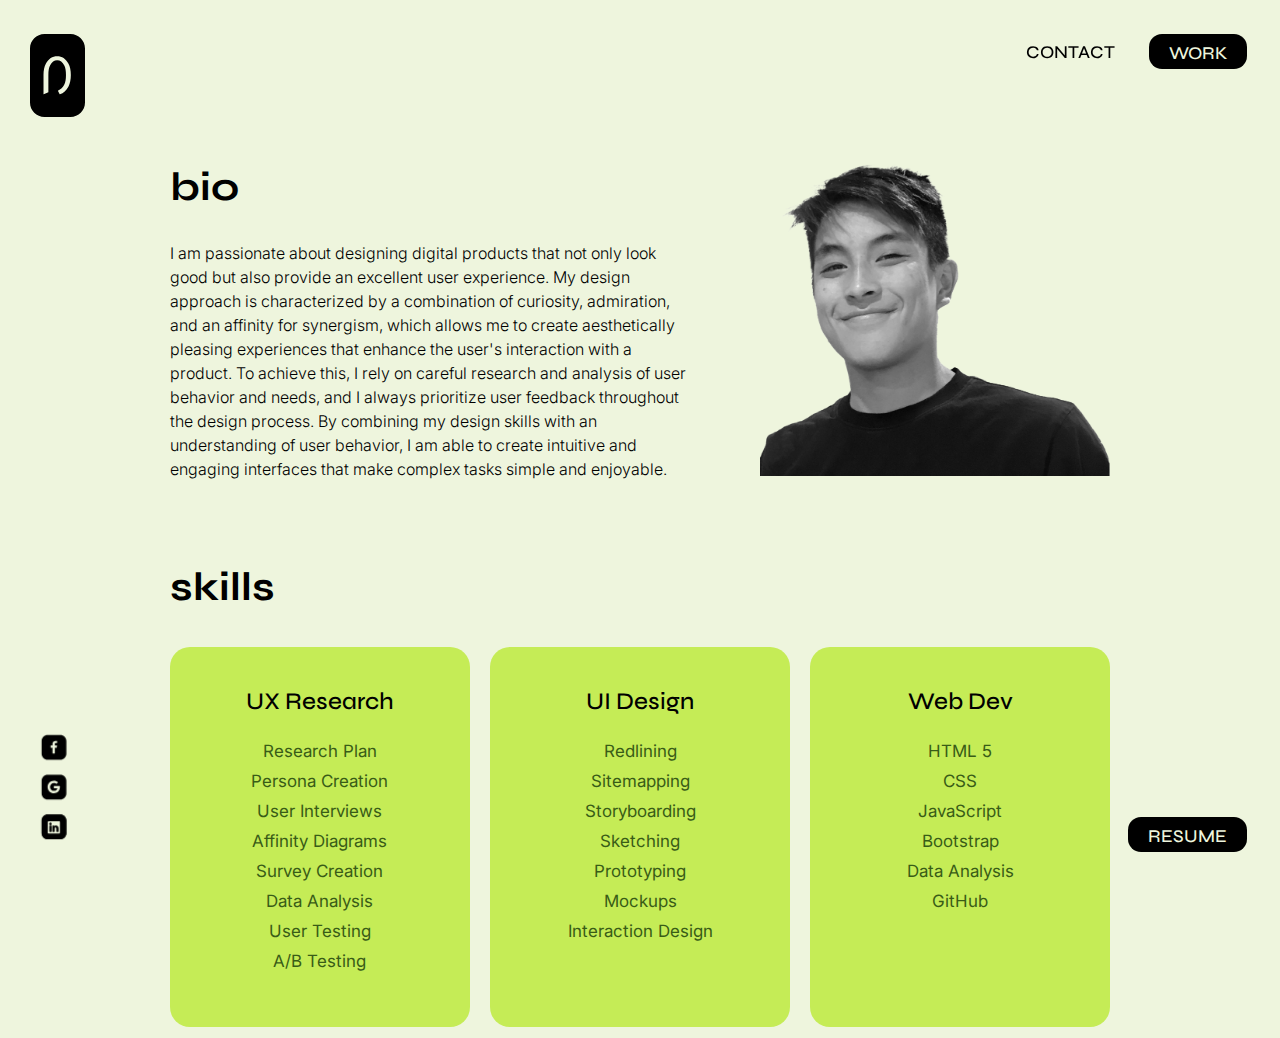
==== about.html @ 38c10804 "About finished" ====
<!DOCTYPE html>
<html>
<head>
    <title>About</title>
    <link rel="stylesheet" href="css/style_2.css">
    <link rel="html" href="about.html" id="about">
</head>
<body>  
    <header>
        <div>
            <img src="images/portfolio_logo.svg" alt="Nick Ly logo" class="logo">
        </div>
        <div>
            <img src="images/socials.2.svg" alt="socials" class="socials">
        </div>
        <div> 
            <button class="resume">RESUME</button>
        </div>
        <nav>
            <ul class="nav_links">
                <li><a href="#" class="contact-btn">CONTACT</a></li>
            </ul>
            <a href="#work" class="work-btn">WORK</a>
        </nav>
    </header>  

    <div class="hero-container">
        <div class="text">
            <h1>bio</h1>
            <p class="paragraph">
                I am passionate about designing digital products that not only look good 
                but also provide an excellent user experience. My design approach is 
                characterized by a combination of curiosity, admiration, and an affinity 
                for synergism, which allows me to create aesthetically pleasing experiences 
                that enhance the user's interaction with a product. To achieve this, I rely 
                on careful research and analysis of user behavior and needs, and I always 
                prioritize user feedback throughout the design process. By combining my 
                design skills with an understanding of user behavior, I am able to create 
                intuitive and engaging interfaces that make complex tasks simple and enjoyable.
            </p>
            <h1 class="section-title">skills</h1>
        </div>
        <div class="image">
            <img src="images/Profile_Headshot.png" alt="Nick's Headshot" class="hero-image"> 
        </div>
    </div>

    <div class="contain">
        <div class="column">
            <h2>UX Research</h2>
            <ul class="list">
                <li>Research Plan</li>
                <li>Persona Creation</li>
                <li>User Interviews</li>
                <li>Affinity Diagrams</li>
                <li>Survey Creation</li>
                <li>Data Analysis</li>
                <li>User Testing</li>
                <li>A/B Testing</li>
            </ul>
        </div>
        <div class="column">
            <h2>UI Design</h2>
            <ul class="list">
                <li>Redlining</li>
                <li>Sitemapping</li>
                <li>Storyboarding</li>
                <li>Sketching</li>
                <li>Prototyping</li>
                <li>Mockups</li>
                <li>Interaction Design</li>
            </ul>
        </div>
        <div class="column">
            <h2>Web Dev</h2>
            <ul class="list">
                <li>HTML 5</li>
                <li>CSS</li>
                <li>JavaScript</li>
                <li>Bootstrap</li>
                <li>Data Analysis</li>
                <li>GitHub</li>
            </ul>
        </div>
    </div>

</body> 
</html>
---- css/style_2.css ----
/* Importing fonts */
@import url('https://fonts.googleapis.com/css2?family=Inter:wght@300;400;500;600&display=swap');
@import url('https://fonts.googleapis.com/css2?family=Inter:wght@300;400;500;600&family=Syne:wght@400;500;600;700;800&display=swap');


/* Resetting default styles */
* {
    box-sizing: border-box;
    margin:0;
    padding: 0;
    background-color: rgb(238, 245, 221);
    font-family: "Inter", Arial, Helvetica, sans-serif;
}

html {
    scroll-behavior: smooth;
}

/* Logo */
.logo {
    padding: 10px 0px 0px 15px;
    width: 70px;
    top: 24px;
    left: 15px;
    position: fixed;
    z-index: 10;
    background: none;
}

.work-btn {
    top: 26px;
    right: 25px;
    position: fixed;
    z-index: 10; 
}

.contact-btn {
    top: 36px;
    right: 160px;
    position: fixed;
    z-index: 10;  
    background: none;
}

.resume {
    bottom: 40px;
    right: 25px;
    position: fixed;
    z-index: 10;
    background: none;
}

.socials {
    bottom: 40px;
    left: 35px;
    position: fixed;
    z-index: 10;
    scale: 100%;
    scale: 75%;
    background: none;
}

/* Navigation links */
li, a, button {
    font-family: Syne, Arial, Helvetica, sans-serif;
    font-weight: 500;
    font-style: normal;
    font-size: 18px;
    color: black;
    text-decoration: none;
    padding: 5px;
    justify-content: right;
    
}


/* Navigation links list */
.nav_links {
    list-style: none;
}

.nav_links li {
    display:inline-block; 
    padding: 8px 10px 50px;
}

.nav_links li a {
    transition: all .3s ease 0s;
}

.nav_links li a:hover {
    color: #6db427
}

/* Call-to-action button */

.work-btn, .resume, button {
    padding: 8px 20px 10px 20px;
    margin: 8px;
    background-color: rgb(0, 0, 0);
    color: rgb(238, 245, 221);
    border: none;
    border-radius: 13px; 
    cursor: pointer;
    transition: all .1s ease 0s;
    justify-items: 30px;
    height: 35px;
}

button:hover, .work-btn:hover {
    border-radius: 9px;
    border-color: black;
    border-width: 1px;
    border-style: solid;
    background-color:transparent;
    color: black;
}

.text {
  display: flex; 
  flex-direction: column;
  gap: 30px;
}

h1 {
    font-family: Syne, Arial, Arial, Helvetica, sans-serif;
    font-size: 40px;
}

.paragraph {
    font-weight: 300;
    line-height: 24px;
    width: 520px;
}

.hero-image {
    width: 350px;
    height: auto;
    margin-left: 20px;
}

.hero-container {
    margin: 4% 6% 0% 6%;
    display: flex;
    grid-gap: 80px 50px;
    justify-content: center;
    padding: 50px 50px 0 50px;
}


.box-2 {
    position: relative;
    border-radius: 10px;
    width: 300px;
    height: 300px;
    background: rgb(221, 216, 216); 
    transition: 1.5;
    display:grid;
    grid-template-rows: 1fr;
}

h5 {
    font-family: Syne, Arial, Helvetica, sans-serif;
    font-weight: 500;
    font-size: 20px;
    position: absolute;
    display: flex;
    background: none;
    top: 20px;
    left: 30px;
}

/* Center the container div */
.contain {
    display: flex;
    justify-content: center;
    margin: 0 10% 0% 10%
  }
  
  /* Define the three column divs */
  .column {
    flex-basis: 33.33%;
    padding: 10px;
    box-sizing: border-box;
    text-align: center;
    margin: 1%;
    min-width: 300px;
    max-width: 275px;
    height: 380px;
  }
  
  /* Add some styling for visualization */
  .column {
    background-color: #d1dfc4;
    background:#C5EC56 ;
    border-radius: 20px;
  }

  li, h2, .list {
    list-style: none;
    background-color: none;
    background: none;
  } 

  .section-title {
    margin-top: 10%;
    margin-bottom: 5%;
  }

  h2 {
    font-family: Syne, Arial, Helvetica, sans-serif;
    font-weight: 500;
    margin-top: 30px;
  }

  .list {
    margin-top: 20px;
  }
  
  li {
    font-family: Inter, Arial, Helvetica, sans-serif;
    font-weight: 400;
    font-size: 17px;
    color: #395c17;
  }

  @media screen and (max-width: 1200px) {
    /* nav */

    .work-btn, .resume, .contact-btn {
        scale: 80%;
    }

    .logo, .socials {
        scale: 77%;
    }

    .contact-btn {
        top: 36px;
        right: 135px;
        position: fixed;
        z-index: 10;  
        background: none;
    }


    /* body */

    .hero-container {
        display: flex;
        flex-direction: column-reverse;
        grid-gap: 0;
        align-items: center; 
        margin-top: 255px;   
    }

    .hero-image {
        width: 250px;
        height: auto;
        margin-left: -70px;
        top: 180px;
        position: absolute;
    }

    .paragraph {
        font-weight: 300;
        line-height: 24px;
        width: 420px;
    }

    .contain {
        display: flex;
        flex-direction: column;
        align-items: center;
        justify-content: center;
        margin-bottom: 200px; 
    }

    .column {
        flex-basis: 33.33%;
        padding: 15px;
        padding-bottom: 50px;
        box-sizing: border-box;
        text-align: center;
        margin: 1.5%;
        min-width: 450px;
        height: 380px;
    } 
    
}
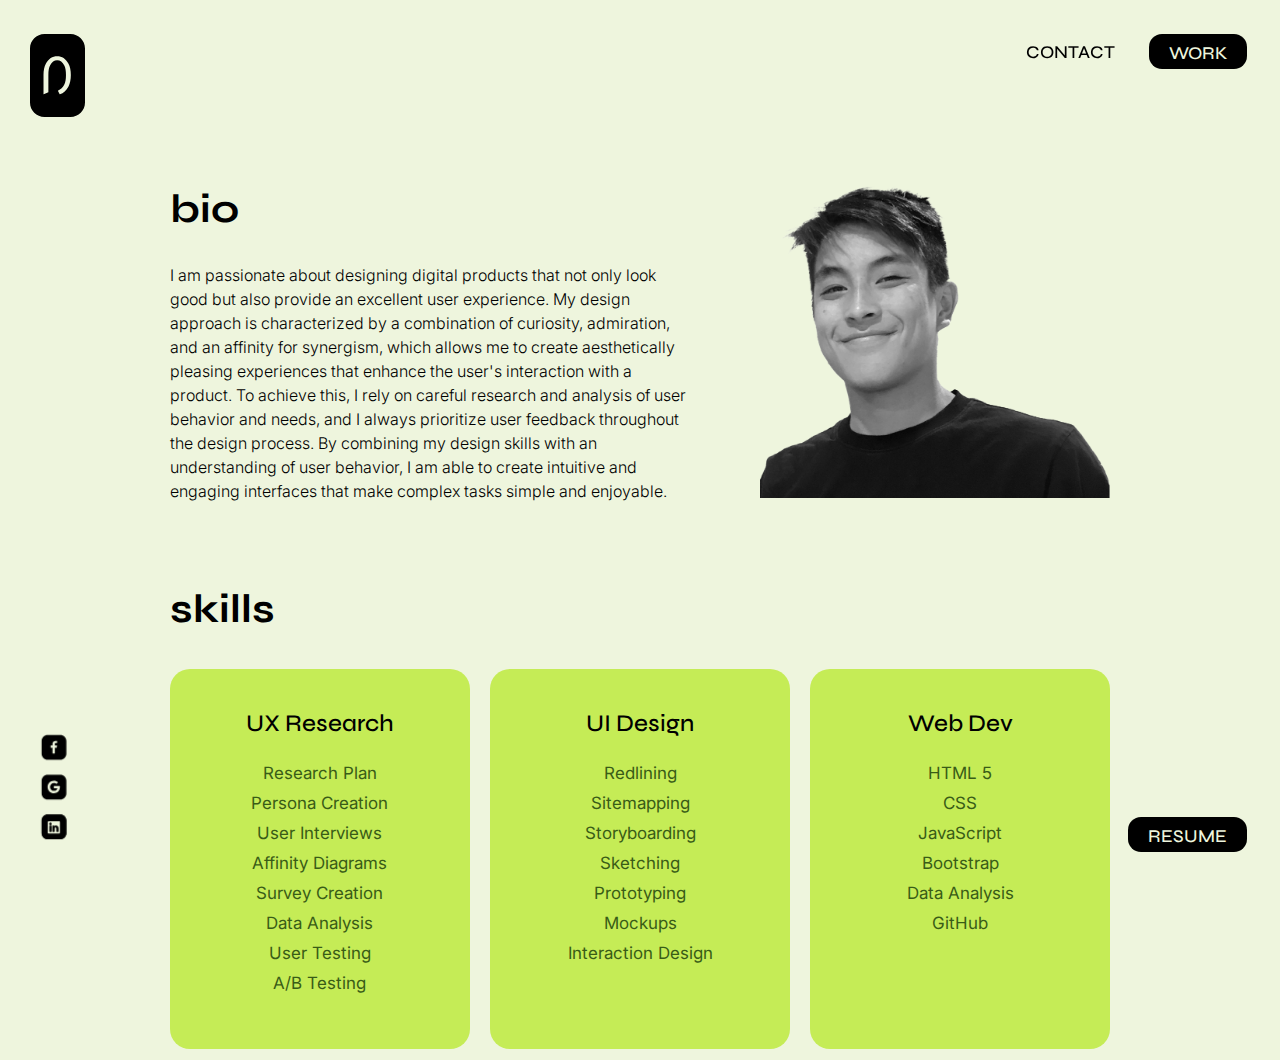
==== commit 209b30bb: "pages linked" ====
--- a/about.html
+++ b/about.html
@@ -3,12 +3,12 @@
 <head>
     <title>About</title>
     <link rel="stylesheet" href="css/style_2.css">
-    <link rel="html" href="about.html" id="about">
+    <a href="index.html"></a>
 </head>
 <body>  
     <header>
         <div>
-            <img src="images/portfolio_logo.svg" alt="Nick Ly logo" class="logo">
+            <img href="about.html" src="images/portfolio_logo.svg" alt="Nick Ly logo" class="logo">
         </div>
         <div>
             <img src="images/socials.2.svg" alt="socials" class="socials">
@@ -20,7 +20,7 @@
             <ul class="nav_links">
                 <li><a href="#" class="contact-btn">CONTACT</a></li>
             </ul>
-            <a href="#work" class="work-btn">WORK</a>
+            <a href="index.html#work" id="#work" class="work-btn">WORK</a>
         </nav>
     </header>  
 
--- a/css/style_2.css
+++ b/css/style_2.css
@@ -16,7 +16,7 @@
     scroll-behavior: smooth;
 }
 
-/* Logo */
+/* Nav positions */
 .logo {
     padding: 10px 0px 0px 15px;
     width: 70px;
@@ -60,7 +60,7 @@
     background: none;
 }
 
-/* Navigation links */
+/* Navigation styles */
 li, a, button {
     font-family: Syne, Arial, Helvetica, sans-serif;
     font-weight: 500;
@@ -70,11 +70,8 @@
     text-decoration: none;
     padding: 5px;
     justify-content: right;
-    
-}
-
-
-/* Navigation links list */
+}
+
 .nav_links {
     list-style: none;
 }
@@ -116,6 +113,8 @@
     color: black;
 }
 
+/* Hero */
+
 .text {
   display: flex; 
   flex-direction: column;
@@ -147,37 +146,14 @@
     padding: 50px 50px 0 50px;
 }
 
-
-.box-2 {
-    position: relative;
-    border-radius: 10px;
-    width: 300px;
-    height: 300px;
-    background: rgb(221, 216, 216); 
-    transition: 1.5;
-    display:grid;
-    grid-template-rows: 1fr;
-}
-
-h5 {
-    font-family: Syne, Arial, Helvetica, sans-serif;
-    font-weight: 500;
-    font-size: 20px;
-    position: absolute;
-    display: flex;
-    background: none;
-    top: 20px;
-    left: 30px;
-}
-
-/* Center the container div */
+/* Skills */
+
 .contain {
     display: flex;
     justify-content: center;
     margin: 0 10% 0% 10%
   }
   
-  /* Define the three column divs */
   .column {
     flex-basis: 33.33%;
     padding: 10px;
@@ -189,7 +165,6 @@
     height: 380px;
   }
   
-  /* Add some styling for visualization */
   .column {
     background-color: #d1dfc4;
     background:#C5EC56 ;
@@ -251,21 +226,22 @@
         flex-direction: column-reverse;
         grid-gap: 0;
         align-items: center; 
-        margin-top: 255px;   
+        margin-top: 210px;   
     }
 
     .hero-image {
-        width: 250px;
+        width: 230px;
         height: auto;
         margin-left: -70px;
-        top: 180px;
+        top: 150px;
         position: absolute;
     }
 
     .paragraph {
         font-weight: 300;
         line-height: 24px;
-        width: 420px;
+        width: 360px;
+        font-size: 14px;
     }
 
     .contain {
@@ -283,11 +259,10 @@
         box-sizing: border-box;
         text-align: center;
         margin: 1.5%;
-        min-width: 450px;
+        min-width: 360px;
         height: 380px;
     } 
-    
-}
-  
-
-
+}
+  
+
+
